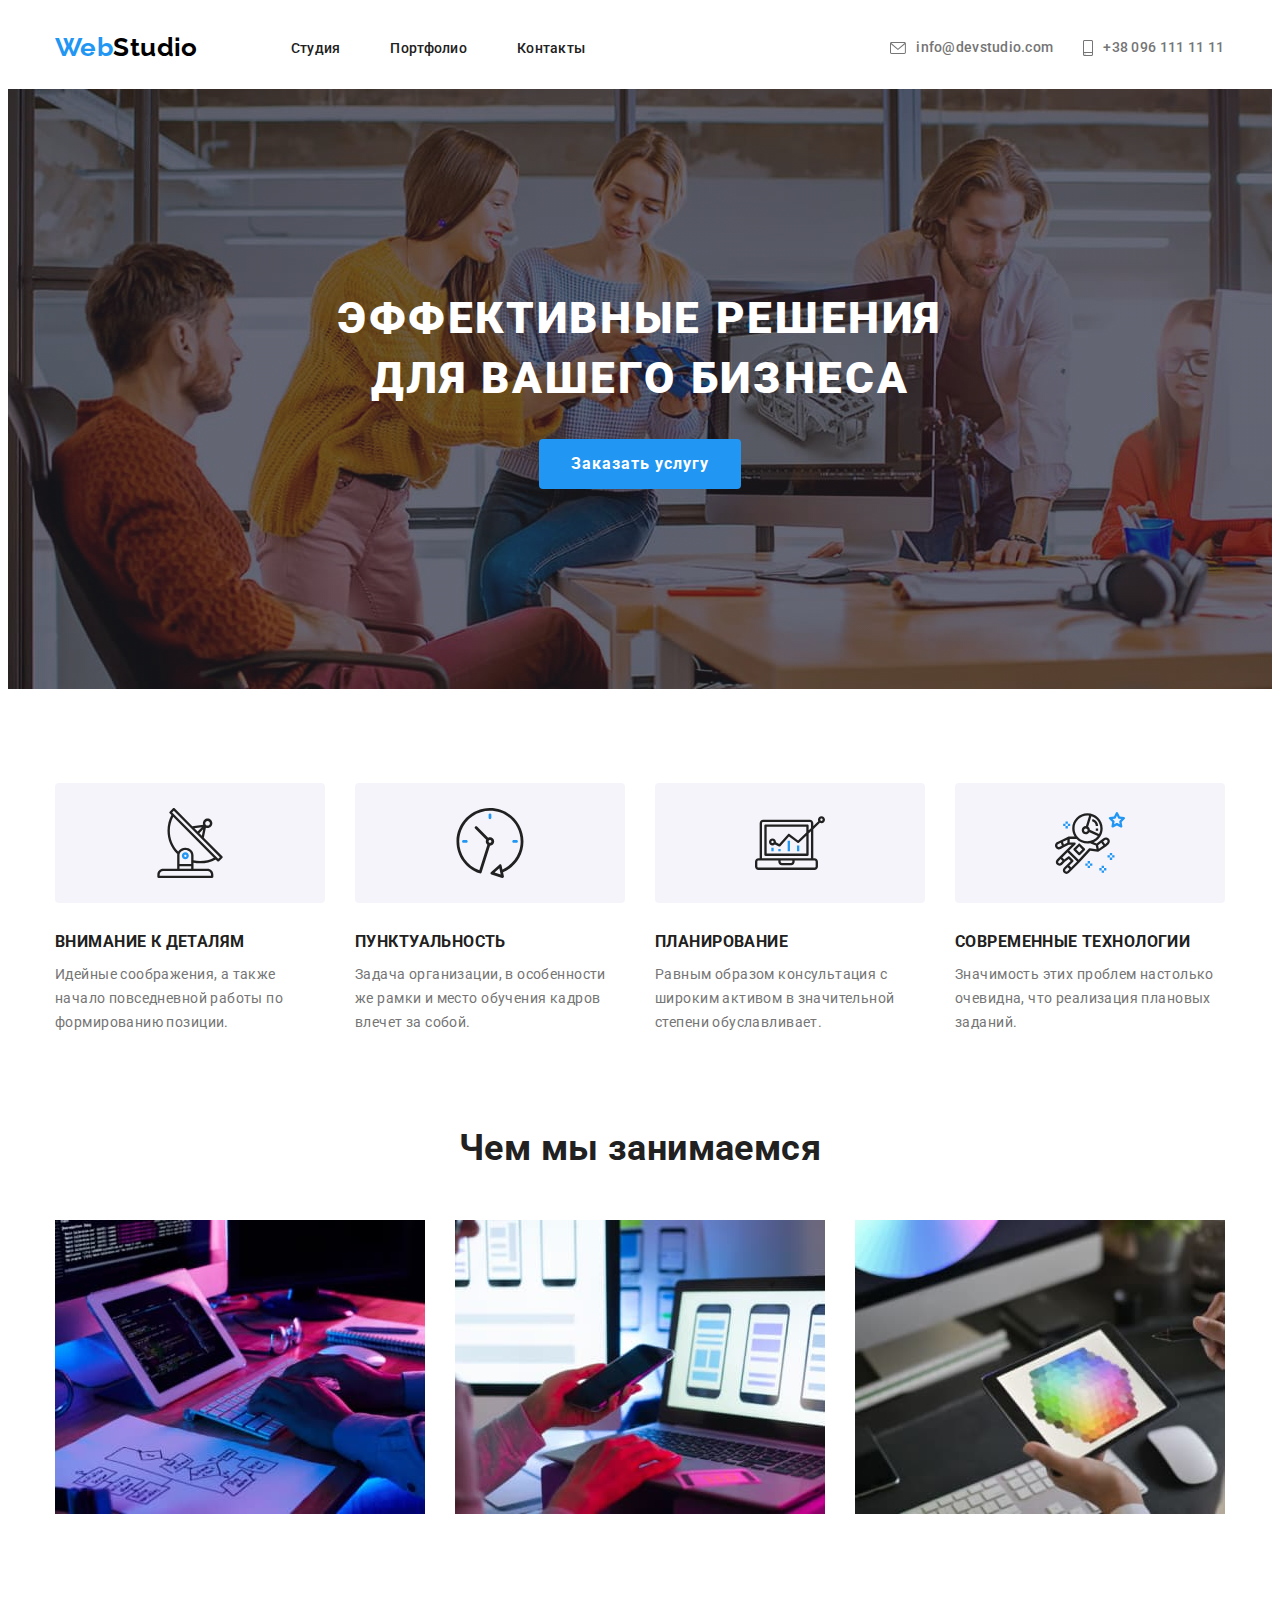
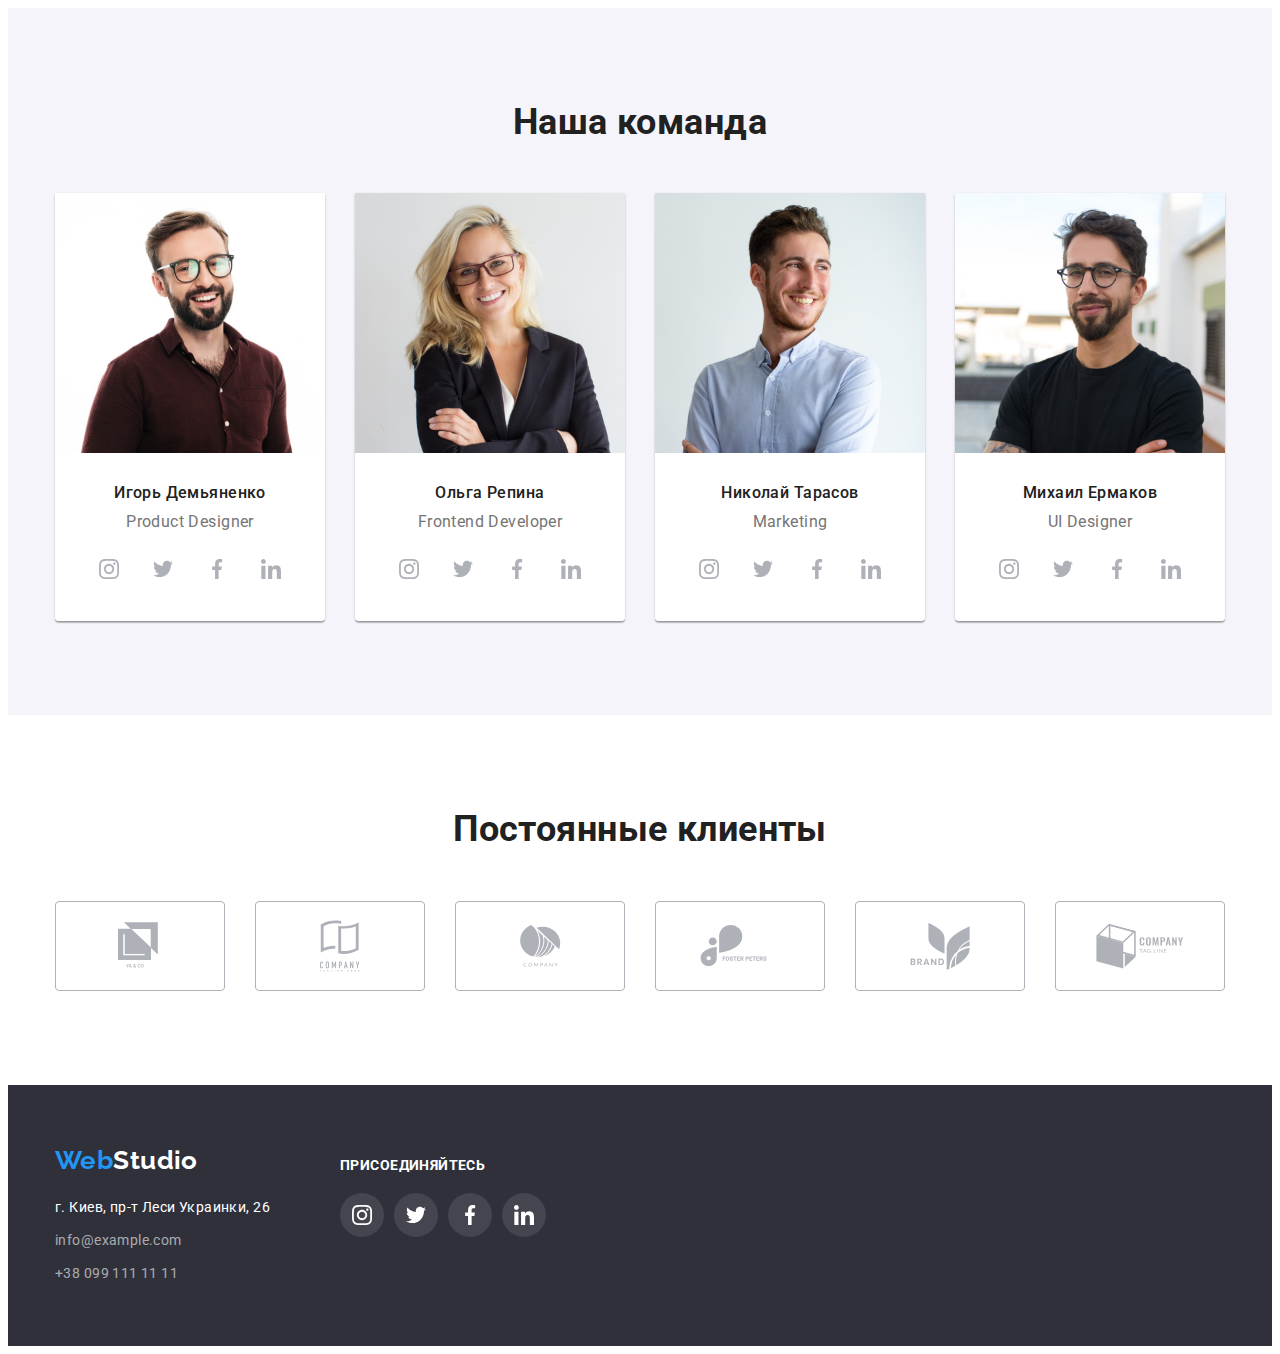
==== index.html @ c5087ade "created reposotory 5" ====
<!DOCTYPE html>
<html lang="ru">
<head>
    <link rel="stylesheet" href="https://cdnjs.cloudflare.com/ajax/libs/modern-normalize/1.0.0/modern-normalize.min.css"
      integrity="sha512-ISS7cAi1PEhQ8jnbJpJZMd29NlhNj4AWYyLOSp2CE/CsHxTCu+r+t0D2yoJudVrd0/8fTVPUVDzY5Tvli75u/g=="
      crossorigin="anonymous" />
    <meta charset="UTF-8">
    <meta name="viewport" content="width=device-width, initial-scale=1.0">
    <title>Документ</title>
    <link rel="preconnect" href="https://fonts.gstatic.com">
    <link rel="preconnect" href="https://fonts.gstatic.com">
    <link rel="preconnect" href="https://fonts.gstatic.com">
    <link href="https://fonts.googleapis.com/css2?family=Raleway:wght@700&family=Roboto:wght@400;500;700;900&display=swap"
      rel="stylesheet">
    <link rel="stylesheet" href="./css/style.css">
  </head>
<body>
   <header class="header">
    <div class="container">
    <nav class="nav">
      <a class="logo" href="./index.html"><span class="logo-part-one">Web</span><span class="logo-part-two difference">Studio</span></a>
      <ul class="site-nav">
            <li class="item"><a class="nav-link current" href="./index.html">Студия</a></li>
            <li class="item"><a class="nav-link" href="./portfolio.html">Портфолио</a></li>
            <li class="item"><a class="nav-link" href="">Контакты</a></li>
        </ul>
        </nav>
        <ul class="adress-container">
            <li class="adress"><a class="adress difference" href="mailto:info@devstudio.com"><svg class="icon-envelope" width="16" height="12"><use href="./images/icons.svg#icon-envelope"></use></svg>info@devstudio.com</a></li>
            <li class="adress"><a class="adress difference" href="tel:+380991111111"><svg class="icon-smartphone" width="10" height="16">
              <use href="./images/icons.svg#icon-smartphone"></use>
            </svg>+38 096 111 11 11</a></li>
        </ul>
        </div>
   </header> 
   <!-- Hero -->
   <main>
       <section class="hero">
        <div class="container">
           <h1 class="hero-title">Эффективные решения для вашего бизнеса</h1>
   <!-- button --> 
           <button class="button">Заказать услугу</button>
       </div>
          </section>
   <!-- Advantages -->
        <section class="advantages-section">
          <div class="container">
            <h2 class="visually-hidden"></h2>
               <ul class="advantages">
                   <li class="item">
                     <div class="advantages-icons"><svg width="70" height="70"><use href="./images/icons.svg#icon-antenna"></use></svg></div>
                    <h3 class="advantages-title">Внимание к деталям</h3>
                      <p class="advantages-text">
                        Идейные соображения, а также начало повседневной работы по формированию позиции.
                      </p>
                   </li>
                   <li class="item">
                    <div class="advantages-icons"><svg width="70" height="70">
                        <use href="./images/icons.svg#icon-clock"></use>
                      </svg></div>
                    <h3 class="advantages-title">Пунктуальность</h3>
                      <p class="advantages-text">
                        Задача организации, в особенности же рамки и место обучения кадров влечет за собой.                      
                      </p>
                   </li>
                    <li class="item">
                      <div class="advantages-icons"><svg width="70" height="70">
                          <use href="./images/icons.svg#icon-diagram"></use>
                        </svg></div>
                      <h3 class="advantages-title">Планирование</h3>
                        <p class="advantages-text">
                         Равным образом консультация с широким активом в значительной степени обуславливает.
                        </p>
                    </li>
                    <li class="item">
                      <div class="advantages-icons"><svg width="70" height="70">
                          <use href="./images/icons.svg#icon-astronaut"></use>
                        </svg></div>
                      <h3 class="advantages-title">Современные технологии</h3>
                        <p class="advantages-text">
                          Значимость этих проблем настолько очевидна, что реализация плановых заданий.
                        </p>
                    </li>
               </ul>
              </div>
        </section>
  <!-- What we do -->
        <section class="features-container">
          <div class="container">
            <h2 class="features-title">Чем мы занимаемся</h2>
             <ul class="features-list">
                 <li class="features-photos">
                     <a href="">
                     <img src="images/img.jpg"
                     alt="laptop on the desk" width="370"/>
                    </a>
                 </li>
                 <li class="features-photos">
                     <a href="">
                     <img src="images/img-2.jpg"
                     alt="a mobile phone in hand" width="370"/>
                    </a>
                 </li>
                 <li class="features-photos">
                     <a href="">
                     <img src="images/img-3.jpg"
                    alt="a tablet in hand" width="370"/>
                    </a>
                 </li>
             </ul>
            </div>
        </section>
 <!-- Our team -->
        <section class="team">
          <div class="container">
            <h2 class="team-title">Наша команда</h2>
              <ul class="team-list">
                  <li class="team-photos">
                    <a href=""><img src="images/img-4.jpg" alt="фото Игоря Демьяненко" width="270"/></a>
                       <div class="caption"><h3 class="team-names">Игорь Демьяненко</h3>
                       <p class="position">Product Designer</p>
                         <ul class="social-list">
                         <li class="social-items"><a class="social-links" href=""><svg class="icon-size"><use href="./images/icons.svg#icon-instagram"></use></svg></a></li>
                        <li class="social-items"><a class="social-links" href=""><svg class="icon-size"><use href="./images/icons.svg#icon-twitter"></use></svg></a></li>
                          <li class="social-items"><a class="social-links" href=""><svg class="icon-size"><use href="./images/icons.svg#icon-facebook"></use></svg></a></li>
                            <li class="social-items"><a class="social-links" href=""><svg class="icon-size"><use href="./images/icons.svg#icon-linkedin"></use></svg></a></li>
                         </ul>
                        </div>
                  </li>
                  <li class="team-photos">
                    <a href="">
                        <img src="images/img-5.jpg"
                       alt="фото Ольги Репиной" width="270"/>
                    </a>
                    <div class="caption">
                       <h3 class="team-names">Ольга Репина</h3>
                       <p class="position">Frontend Developer</p>
                      <ul class="social-list">
                        <li class="social-items"><a class="social-links" href=""><svg class="icon-size">
                              <use href="./images/icons.svg#icon-instagram"></use>
                            </svg></a></li>
                        <li class="social-items"><a class="social-links" href=""><svg class="icon-size">
                              <use href="./images/icons.svg#icon-twitter"></use>
                            </svg></a></li>
                        <li class="social-items"><a class="social-links" href=""><svg class="icon-size">
                              <use href="./images/icons.svg#icon-facebook"></use>
                            </svg></a></li>
                        <li class="social-items"><a class="social-links" href=""><svg class="icon-size">
                              <use href="./images/icons.svg#icon-linkedin"></use>
                            </svg></a></li>
                      </ul>
                      </div>
                  </li>
                  <li class="team-photos">
                    <a href="">
                        <img src="images/img-6.jpg"
                        alt="фото Николая Тарасова" width="270"/>
                     </a>
                     <div class="caption">
                       <h3 class="team-names">Николай Тарасов</h3>
                       <p class="position">Marketing</p>
                      <ul class="social-list">
                        <li class="social-items"><a class="social-links" href=""><svg class="icon-size">
                              <use href="./images/icons.svg#icon-instagram"></use>
                            </svg></a></li>
                        <li class="social-items"><a class="social-links" href=""><svg class="icon-size">
                              <use href="./images/icons.svg#icon-twitter"></use>
                            </svg></a></li>
                        <li class="social-items"><a class="social-links" href=""><svg class="icon-size">
                              <use href="./images/icons.svg#icon-facebook"></use>
                            </svg></a></li>
                        <li class="social-items"><a class="social-links" href=""><svg class="icon-size">
                              <use href="./images/icons.svg#icon-linkedin"></use>
                            </svg></a></li>
                      </ul>
                      </div>
                  </li>
                  <li class="team-photos">
                    <a href="">
                        <img src="images/img-7.jpg"
                        alt="фото Михаила Ермакова" width="270"/>
                    </a>
                    <div class="caption">
                        <h3 class="team-names">Михаил Ермаков</h3>
                        <p class="position">UI Designer</p>
                        <ul class="social-list">
                          <li class="social-items"><a class="social-links" href=""><svg class="icon-size">
                                <use href="./images/icons.svg#icon-instagram"></use>
                              </svg></a></li>
                          <li class="social-items"><a class="social-links" href=""><svg class="icon-size">
                                <use href="./images/icons.svg#icon-twitter"></use>
                              </svg></a></li>
                          <li class="social-items"><a class="social-links" href=""><svg class="icon-size">
                                <use href="./images/icons.svg#icon-facebook"></use>
                              </svg></a></li>
                          <li class="social-items"><a class="social-links" href=""><svg class="icon-size">
                                <use href="./images/icons.svg#icon-linkedin"></use>
                              </svg></a></li>
                        </ul>
                        </div>
                 </li>
              </ul>
              </div>
        </section>

<!-- clients section -->
<section class="clients-section">
  <div class="container">
    <h2 class="clients-title">Постоянные клиенты</h2>
    <ul class="clients-list">
      <li class="clients-item"><a class="logo-link" href="#"><svg width="44" height="49" class="logos"><use href="./images/icons.svg#icon-logo-1"></use></svg></a></li>
      <li class="clients-item"><a class="logo-link" href="#"><svg width="40" height="52" class="logos"><use href="./images/icons.svg#icon-logo-2"></use></svg></a></li>
      <li class="clients-item"><a class="logo-link" href="#"><svg width="41" height="42" class="logos"><use href="./images/icons.svg#icon-logo-3"></use></svg></a></li>
      <li class="clients-item"><a class="logo-link" href="#"><svg width="80" height="42" class="logos"><use href="./images/icons.svg#icon-logo-4"></use></svg></a></li>
      <li class="clients-item"><a class="logo-link" href="#"><svg width="60" height="47" class="logos"><use href="./images/icons.svg#icon-logo-5"></use></svg></a></li>
      <li class="clients-item"><a class="logo-link" href="#"><svg width="88" height="45" class="logos"><use href="./images/icons.svg#icon-logo-6"></use></svg></a></li>
    </ul>
  </div>
</section>
   </main>
   <footer class="footer">
   <div class="container"> 

<div class="footer-blocks">
    <div class="footer-nav">
       <ul class="footer-list">
          <li><a class="logo-footer" href="./index.html"><span class="logo-part-one-footer">Web</span><span class="logo-part-two-footer difference">Studio</span></a></li>
          <li><address class="adress-footer">г. Киев, пр-т Леси Украинки, 26</address></li>
          <li class="adress-bottom"><a class="contacts-footer difference" href="mailto:info@example.com">info@example.com</a></li>
          <li class="adress-bottom"><a class="contacts-footer difference" href="tel:+380991111111">+38 099 111 11 11</a></li>
     </ul>
    </div>

    <div class="footer-join">
      <p class="join">присоединяйтесь</p>
      <ul class="footer-links-list">
        <li class="footer-items"><a class="social-link" href=""><svg class="icons-size">
              <use href="./images/icons.svg#icon-instagram"></use>
            </svg></a></li>
        <li class="footer-items"><a class="social-link" href=""><svg class="icons-size">
              <use href="./images/icons.svg#icon-twitter"></use>
            </svg></a></li>
        <li class="footer-items"><a class="social-link" href=""><svg class="icons-size">
              <use href="./images/icons.svg#icon-facebook"></use>
            </svg></a></li>
        <li class="footer-items"><a class="social-link" href=""><svg class="icons-size">
              <use href="./images/icons.svg#icon-linkedin"></use>
            </svg></a></li>
      </ul>
    </div>
</div>

    </div>
   </footer>
</body>
</html>
---- css/style.css ----
*,
*::before,
*::after {
  box-sizing: border-box;
}

:root {
  --white-color: #ffffff;
  --title-color: #212121;
  --main-text-color: #757575;
  --accent-color: #2196f3;
  --logo-part-two-color: #000000;
  --footer-background-color: #2f303a;
  --button-background: #f5f4fa;
  --hero-background: #c4c4c4;
  --hero-gradient: rgba(47, 48, 58, 0.4);
  --social-media: #afb1b8;
  --footer-links-background: rgba(255, 255, 255, 0.1);
}

a {
  text-decoration: none;
  color: inherit;
}

ul {
  list-style: none;
  margin: 0px;
  padding: 0px;
}

body {
  font-family: "Roboto", sans-serif;
  font-weight: 400;
  font-size: 14px;
  letter-spacing: 0.03em;
  background-color: var(--white-color);
  color: var(--title-color);
}

img {
  display: block;
  max-width: 100%;
  height: auto;
}

.container {
  width: 1200px;
  margin-left: auto;
  margin-right: auto;
  padding-left: 15px;
  padding-right: 15px;
}

.header > .container {
  display: flex;
  align-items: center;
}

/* logo */

.logo {
  margin: 24px 93px 25px 0px;
  border: 0px;
}

.logo-part-one,
.logo-part-one-footer,
.logo-part-two {
  font-family: "Raleway", sans-serif;
  font-weight: 700;
  font-size: 26px;
  line-height: 1.19;
  color: var(--accent-color);
}

.logo-part-two.difference {
  color: var(--logo-part-two-color);
}

/* nav */

.nav {
  display: inline-block;
  display: flex;
  padding: 0px;
}
.site-nav {
  display: inline-block;
  display: flex;
  margin: 32px 305px 32px 0px;
  padding: 0px;
  border: 0px;
}

.site-nav > .item:not(:last-child) {
  margin-right: 50px;
}

.adress-container {
  display: flex;
  justify-content: center;
  align-items: center;
  margin: 32px 0px 32px 0px;
  padding: 0px;
}

.icon-envelope,
.icon-smartphone {
  margin: 0px 10px 0px 0px;
  fill: currentColor;
}

.adress {
  display: flex;
  align-items: center;
}

.adress-container > .adress:not(:last-child) {
  margin-right: 30px;
  padding: 0px;
}

/* .site-nav .nav-link.current {
  color: var(--title-color);
} */
/* добавляет ченый ховер и фокус если находишся на этой странице */

.nav-link,
.adress {
  font-weight: 500;
  line-height: 1.14;
  letter-spacing: 0.02em;
  color: var(--title-color);
}

.nav-link:hover,
.nav-link:focus {
  color: var(--accent-color);
}

.adress.difference {
  color: var(--main-text-color);
}
.adress:hover,
.adress:focus {
  color: var(--accent-color);
}
/* hero */

.hero {
  padding-top: 200px;
  padding-bottom: 200px;
  max-width: 1600px;
  height: 600px;
  margin-left: auto;
  margin-right: auto;
  background-color: var(--hero-background);
  background-image: linear-gradient(
      to right,
      var(--hero-gradient),
      var(--hero-gradient)
    ),
    url(../images/hero.jpg);
  background-repeat: no-repeat;
  background-position: cover;
}

.hero-title {
  margin-top: 0px;
  margin-bottom: 30px;
  margin-left: 250px;
  margin-right: 250px;

  font-weight: 900;
  font-size: 44px;
  line-height: 1.36;
  text-align: center;
  letter-spacing: 0.06em;
  text-transform: uppercase;
  color: var(--white-color);
}

/* button */

.button {
  display: inline-block;
  display: flex;
  padding: 10px 32px;
  border: none;
  border-radius: 4px;
  margin-left: auto;
  margin-right: auto;
  margin-top: 0px;
  font: inherit;
  cursor: pointer;

  font-weight: 700;
  font-size: 16px;
  line-height: 1.88;
  align-items: center;
  text-align: center;
  letter-spacing: 0.06em;
  color: var(--white-color);
  background-color: var(--accent-color);
}

/* advantages */

.advantages-section {
  padding: 94px 0px 94px;
}

.visually-hidden {
  position: absolute;
  clip: rect (0 0 0 0);
  width: 1px;
  height: 1px;
  margin: -1px;
}

.advantages {
  display: inline-block;
  display: flex;
  padding: 0px;
}

.advantages > .item:not(:last-child) {
  margin-right: 30px;
}

.advantages-icons {
  display: inline-block;
  width: 270px;
  height: 120px;
  background-color: var(--button-background);
  margin-bottom: 30px;
  padding: 25px 100px;
  border-radius: 4px;
}

.advantages-title {
  padding: 0px;
  margin-top: 0px;
  margin-bottom: 10px;
  font-weight: 700;
  line-height: 1.14;
  text-transform: uppercase;
}

.advantages-text {
  padding: 0px;
  margin-top: 0px;
  margin-bottom: 0px;
  line-height: 1.72;
  color: var(--main-text-color);
}

/* what we do */
.features-container {
  padding-bottom: 94px;
}

.features-title {
  margin: 0px 0px 50px;
}

.features-list {
  display: inline-block;
  display: flex;
  margin-left: 0px;
  margin-right: 0px;
  padding-bottom: 0px;
}

.features-list > .features-photos:not(:last-child) {
  margin-right: 30px;
}

.features-title,
.team-title,
.clients-title {
  font-weight: 700;
  font-size: 36px;
  line-height: 1.16;
  text-align: center;
}

/* team */
.team {
  padding-top: 94px;
  padding-bottom: 94px;
  background-color: var(--button-background);
}

.team-title {
  margin-top: 0px;
  margin-bottom: 50px;
}

.team-list {
  display: inline-block;
  display: flex;
}

.team-photos {
  box-shadow: 0px 1px 3px rgba(0, 0, 0, 0.12), 0px 1px 1px rgba(0, 0, 0, 0.14),
    0px 2px 1px rgba(0, 0, 0, 0.2);
  border-radius: 0px 0px 4px 4px;
}

.caption {
  width: 270px;
  background-color: var(--white-color);
  margin: 0px;
  padding-top: 30px;
  padding-bottom: 30px;
  border: none;
  border-radius: 0px 0px 4px 4px;
}

.team-list > .team-photos:not(:first-child) {
  margin-left: 30px;
}

.team-names {
  text-align: center;
  margin: 0px 0px 10px 0px;
  font-weight: 500;
  font-size: 16px;
  line-height: 1.19;
}

.position {
  margin: 0px;
  font-size: 16px;
  line-height: 1.19;
  text-align: center;
  color: var(--main-text-color);
}

/* social links */
.social-list {
  display: flex;
  justify-content: center;
  align-items: center;
  margin: 16px 32px 0px;
}

.social-list > .social-items:not(:last-child) {
  margin-right: 10px;
}

.social-links {
  display: inline-flex;
  justify-content: center;
  align-items: center;
  width: 44px;
  height: 44px;
  border-radius: 50%;
  color: var(--social-media);
}

.icon-size {
  width: 20px;
  height: 20px;
  fill: currentColor;
}

.social-links:hover,
.social-links:focus {
  background-color: var(--accent-color);
  color: var(--white-color);
}

/* clients */
.clients-section {
  padding: 94px 0px;
}

.clients-title {
  margin: 0px 0px 50px;
}

.clients-list {
  display: flex;
}

.clients-list > .clients-item:not(:last-child) {
  margin-right: 30px;
}

.logo-link {
  display: block;
  display: inline-flex;
  justify-content: center;
  align-items: center;
  width: 170px;
  height: 90px;
  border: 1px solid var(--social-media);
  /* box-sizing: border-box; */
  border-radius: 4px;
  background-color: var(--white-color);
  color: var(--social-media);
}

.logos {
  fill: currentColor;
}

.clients-item > .logo-link:hover,
.clients-item > .logo-link:focus {
  border-color: var(--accent-color);
  color: var(--accent-color);
}

/* footer */

.footer-blocks {
  display: flex;
  align-items: flex-start;
}

.footer {
  padding-top: 60px;
  padding-bottom: 60px;
  background-color: var(--footer-background-color);
}

.logo-footer {
  margin: 60px 0px 0px 0px;
  padding: 0px;
}

.logo-part-one-footer,
.logo-part-two-footer {
  font-family: "Raleway", sans-serif;
  font-weight: 700;
  font-size: 26px;
  line-height: 1.19;
  color: var(--accent-color);
}

.logo-part-two-footer.difference {
  color: var(--white-color);
}

.footer-nav {
  display: flex;
  padding: 0px;
  margin-right: 0;
}

.adress-footer {
  margin: 20px 0px 9px 0px;
  padding: 0px;
}

.adress-footer,
.contacts-footer {
  line-height: 1.71;
  font-style: inherit;
  color: var(--white-color);
}

.adress-bottom {
  margin: 0px 0px 9px 0px;
  padding: 0px;
}

.adress-bottom:last-child {
  margin-bottom: 0px;
}

.contacts-footer.difference {
  color: rgba(255, 255, 255, 0.6);
}

/* footer links */

.footer-join {
  display: inline-block;
  margin: 0px 0px 0px 70px;
}

.join {
  display: inline-block;
  display: flex;
  font-family: inherit;
  font-weight: 700;
  line-height: 16px;
  text-transform: uppercase;
  margin: 12px 0px 20px 0px;
  padding: 0px;
  color: var(--white-color);
}

.footer-links-list {
  display: flex;
  justify-content: center;
}

.footer-links-list > .footer-items:not(:last-child) {
  margin-right: 10px;
}

.social-link {
  display: inline-flex;
  justify-content: center;
  align-items: center;
  width: 44px;
  height: 44px;
  border-radius: 50%;
  background-color: rgba(255, 255, 255, 0.1);
  color: var(--white-color);
}

.icons-size {
  width: 20px;
  height: 20px;
  fill: currentColor;
}

.social-link:hover,
.social-link:focus {
  background-color: var(--accent-color);
}

/* portfolio page */

.header-portfolio {
  border-bottom: 1px solid;
  color: #ececec;
}

.portfolio-section {
  padding-top: 94px;
  padding-bottom: 94px;
}

.buttons-container {
  display: flex;
}

.buttons > .item:not(:last-child) {
  margin-right: 8px;
}

.buttons {
  display: inline-block;
  display: flex;
  margin: 0px;
  margin-left: auto;
  margin-right: auto;
  padding: 0px;
}

.button-portfolio {
  border: 1px solid transparent;
  border-radius: 4px;
  cursor: pointer;
  padding: 6px 22px;

  font-weight: 500;
  font-size: 16px;
  line-height: 1.7;
  text-align: center;
  background-color: var(--button-background);
}
.button-portfolio:hover,
.button-portfolio:focus {
  background-color: var(--accent-color);
  color: var(--white-color);
  box-shadow: 0px 3px 1px rgba(0, 0, 0, 0.1), 0px 1px 2px rgba(0, 0, 0, 0.08),
    0px 2px 2px rgba(0, 0, 0, 0.12);
}
/* portfolio photos */

.portfolio-photos {
  display: flex;
  flex-wrap: wrap;
  margin-top: 56px;
}

.portfolio-list {
  margin-left: 30px;
  margin-right: 0px;
}

.portfolio-link:focus,
.portfolio-list:hover {
  filter: drop-shadow(0px 4px 4px rgba(0, 0, 0, 0.25));
}

.portfolio-photos > .portfolio-list:nth-child(3n + 1) {
  margin-left: 0px;
}

.portfolio-photos > .portfolio-list:nth-child(n + 4) {
  margin-top: 30px;
}

.fortfolio-set {
  width: 370px;
  background-color: var(--white-color);
  margin: 0px;
  padding: 20px 0px 20px 24px;
  background: #ffffff;
  border: 1px solid #eeeeee;
  border-top: none;
  box-sizing: border-box;
}

.portfolio-title {
  margin: 0px 0px 2px 0px;
  font-weight: 700;
  font-size: 18px;
  line-height: 2;
  letter-spacing: 0.06em;
}

.portfolio-text {
  margin: 0px;
  font-size: 16px;
  line-height: 1.9;
  color: var(--main-text-color);
}
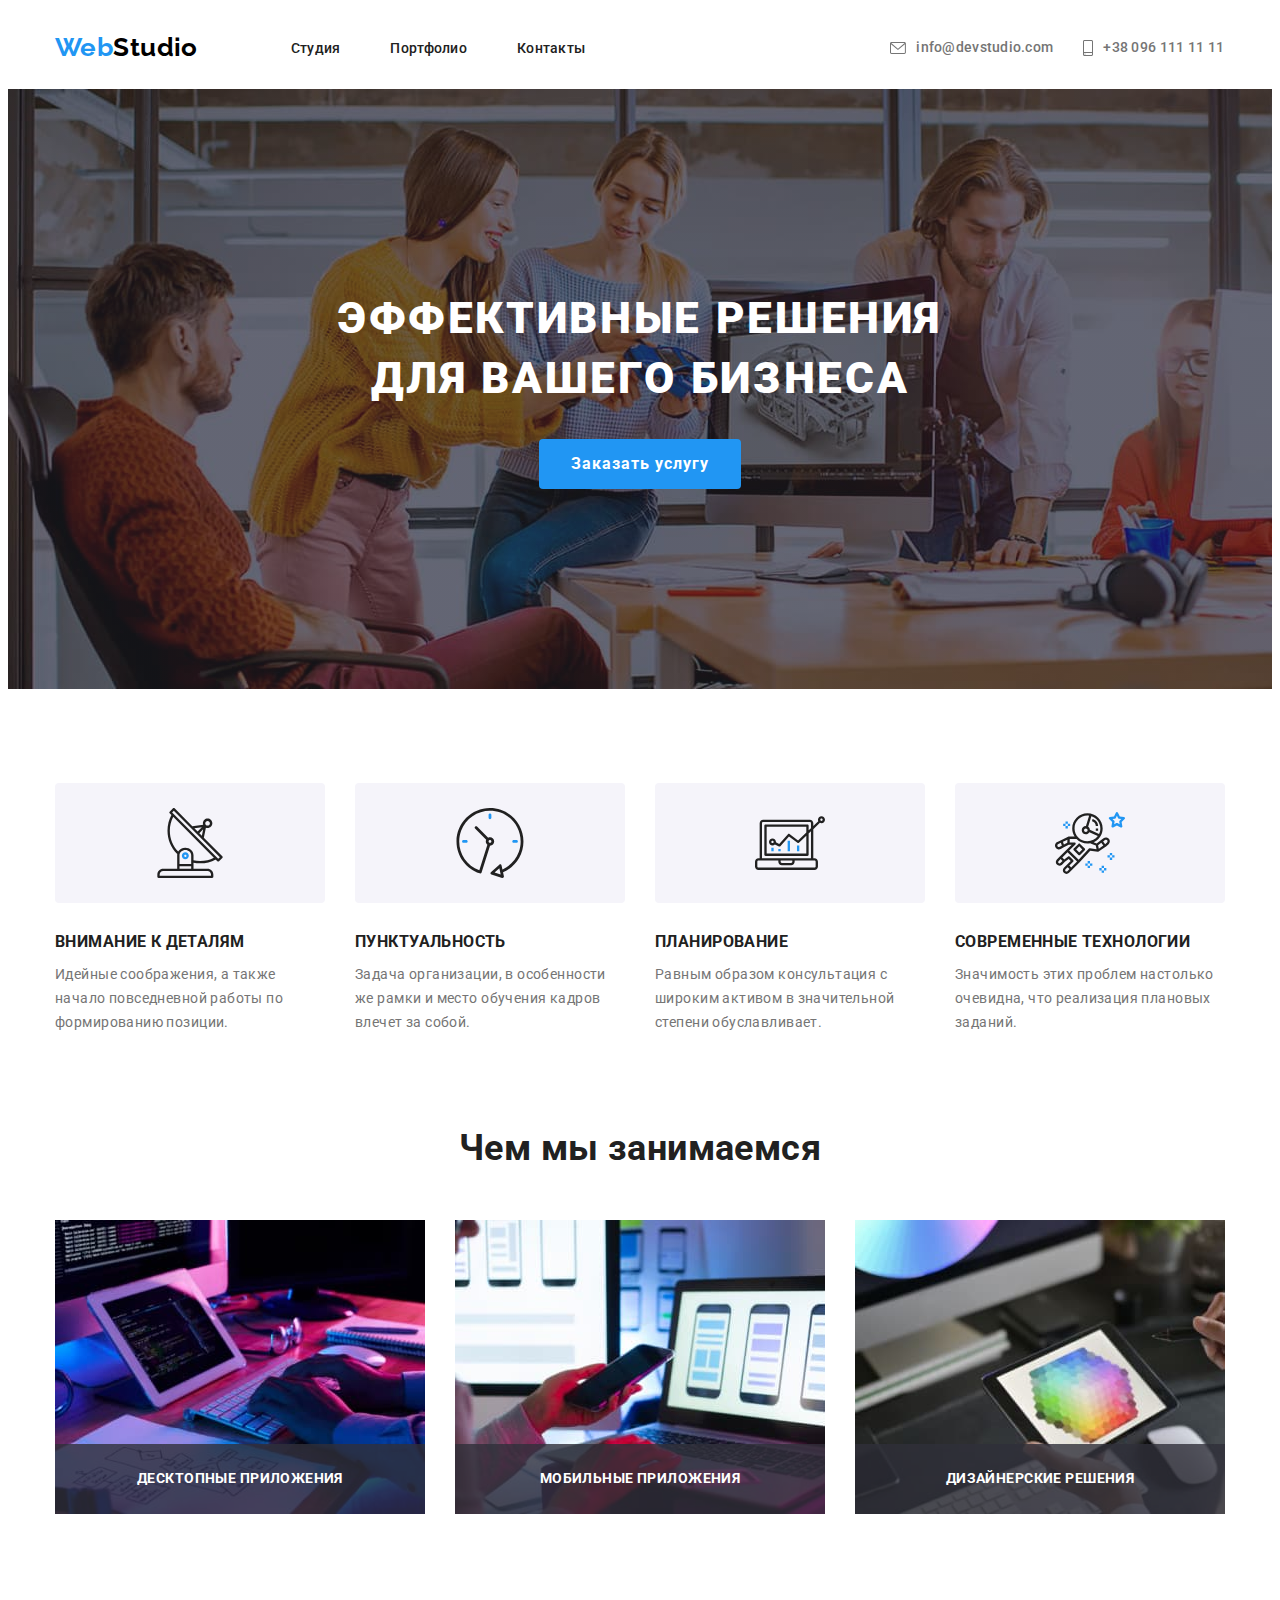
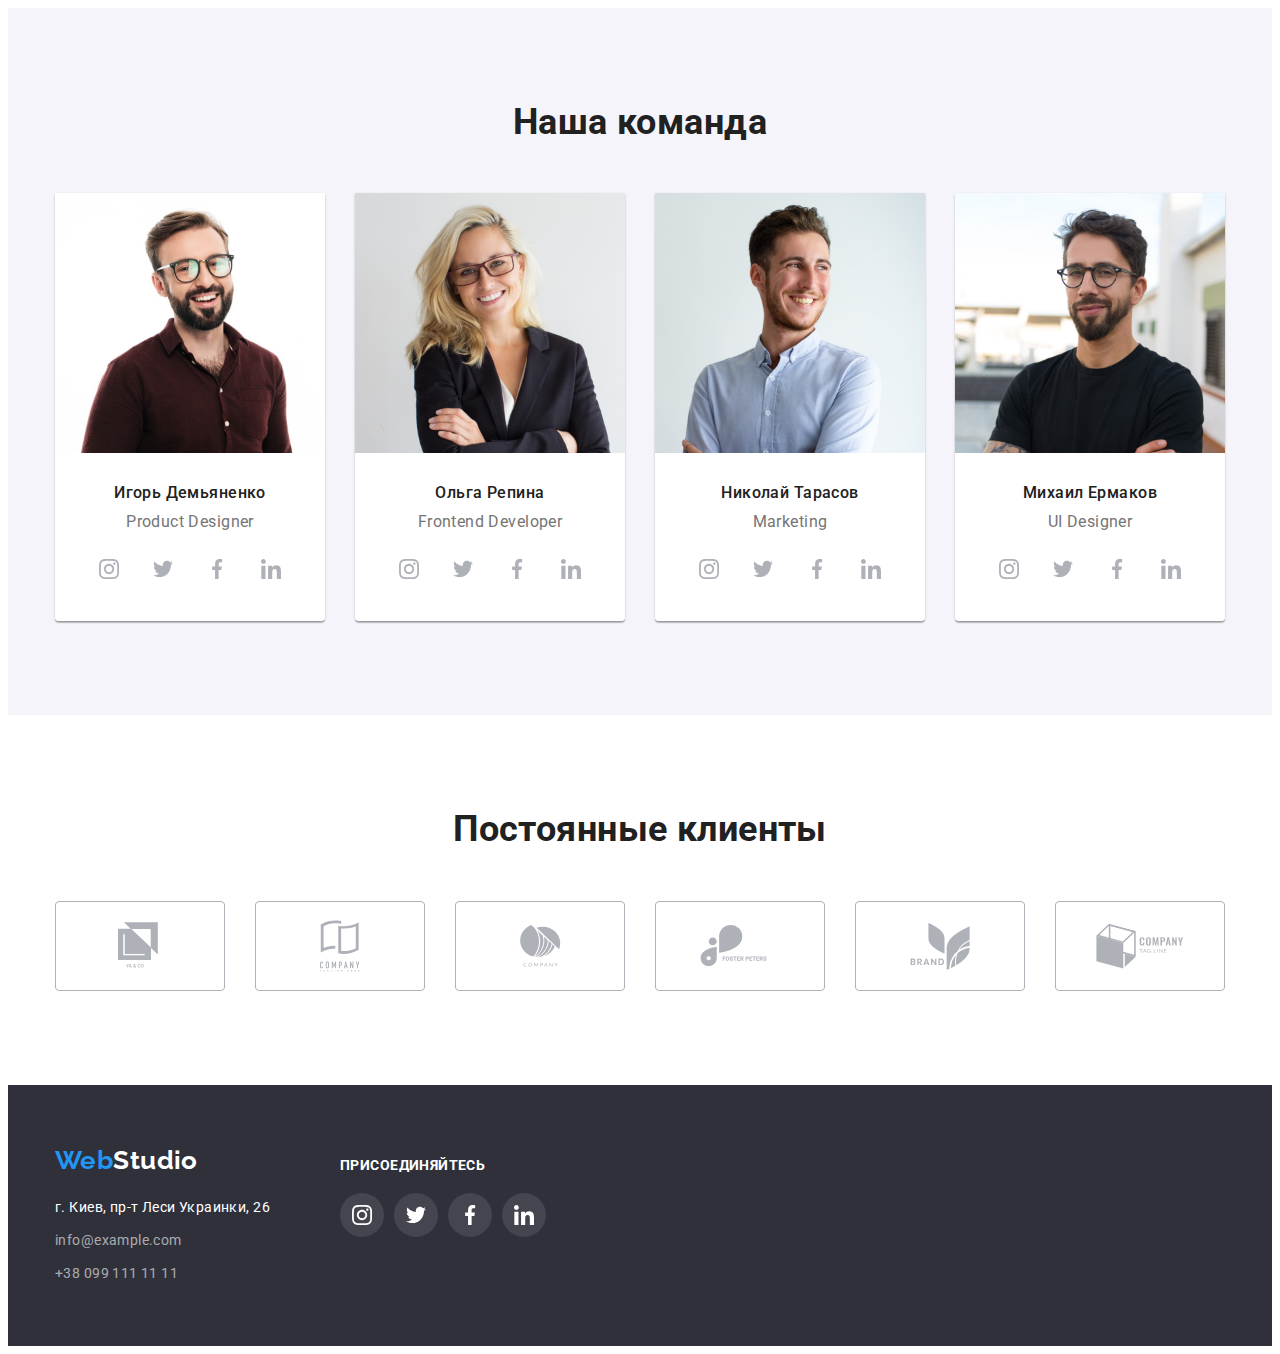
==== commit 652ba8b6: "added overlay to 'what we do' section" ====
--- a/index.html
+++ b/index.html
@@ -91,20 +91,30 @@
              <ul class="features-list">
                  <li class="features-photos">
                      <a href="">
+                     <div class="features-overlay">
                      <img src="images/img.jpg"
                      alt="laptop on the desk" width="370"/>
+                    <p class="features-info">Десктопные приложения</p>
+                    </div>
                     </a>
                  </li>
                  <li class="features-photos">
                      <a href="">
+                      <div class="features-overlay">
                      <img src="images/img-2.jpg"
                      alt="a mobile phone in hand" width="370"/>
-                    </a>
+                    <p class="features-info">Мобильные приложения</p>
+                    </div>
+                    </a>
+                
                  </li>
                  <li class="features-photos">
                      <a href="">
+                      <div class="features-overlay">
                      <img src="images/img-3.jpg"
                     alt="a tablet in hand" width="370"/>
+                    <p class="features-info">Дизайнерские решения</p>
+                    </div>
                     </a>
                  </li>
              </ul>
--- a/css/style.css
+++ b/css/style.css
@@ -286,6 +286,31 @@
   text-align: center;
 }
 
+.features-overlay {
+  position: relative;
+}
+
+.features-overlay > .features-info {
+  position: absolute;
+  width: 100%;
+  height: 70px;
+  bottom: 0;
+  left: 0;
+  background-color: rgba(47, 48, 58, 0.8);
+}
+
+.features-info {
+  margin: 0;
+  padding-top: 27px;
+  padding-bottom: 27px;
+  align-items: center;
+  font-weight: bold;
+  line-height: 1.14;
+  text-align: center;
+  text-transform: uppercase;
+  color: var(--white-color);
+}
+
 /* team */
 .team {
   padding-top: 94px;
@@ -625,3 +650,36 @@
   line-height: 1.9;
   color: var(--main-text-color);
 }
+
+.portfolio-info {
+  position: relative;
+  overflow: hidden;
+}
+
+.portfolio-overlay {
+  position: absolute;
+  top: 0;
+  left: 0;
+  width: 100%;
+  height: 100%;
+  background-color: rgba(33, 150, 243, 0.9);
+  transform: translateX(-100%);
+  transition: transform 250ms ease;
+}
+
+.portfolio-list:hover .portfolio-overlay {
+  transform: translatex(0);
+}
+
+.portfolio-link:focus .portfolio-overlay {
+  transform: translatex(0);
+}
+
+.portfolio-overlay > p {
+  font-family: inherit;
+  font-size: 18px;
+  line-height: 1.55;
+  color: var(--white-color);
+  padding: 63px 24px;
+  margin: 0;
+}
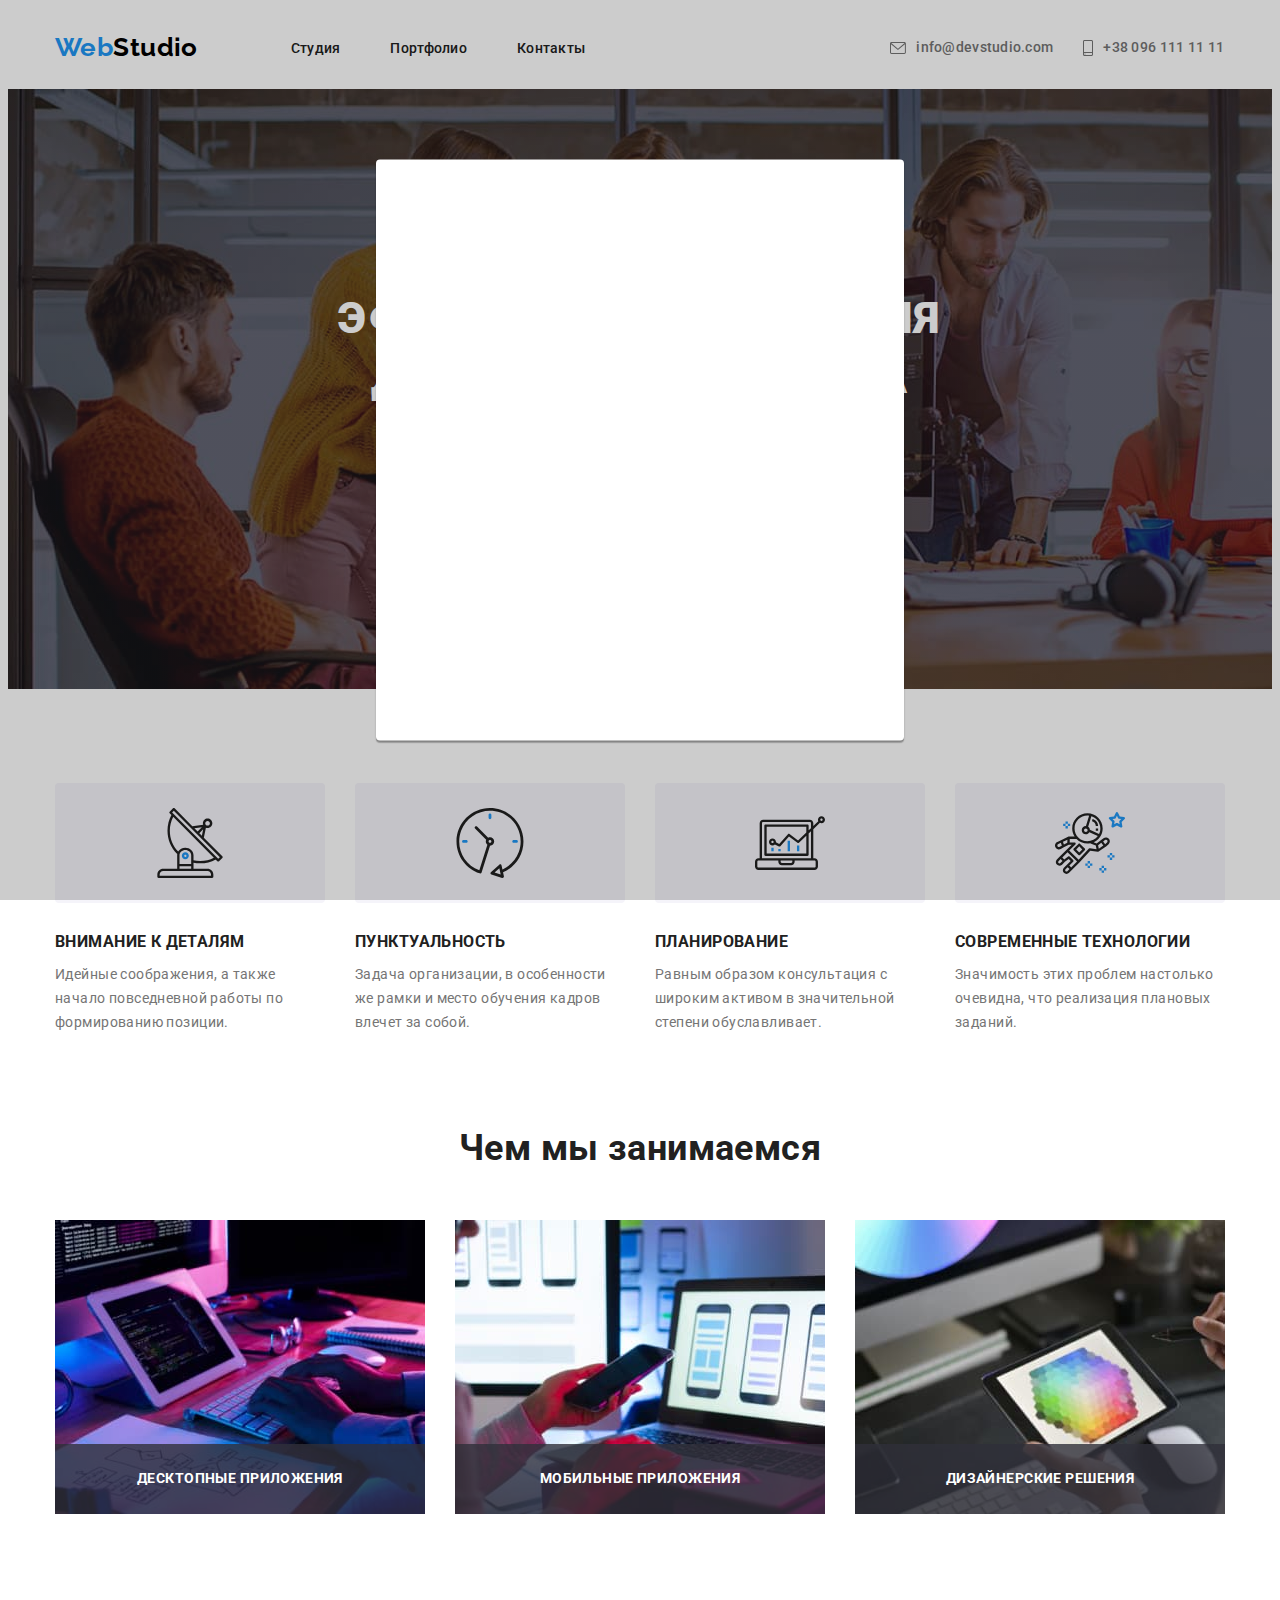
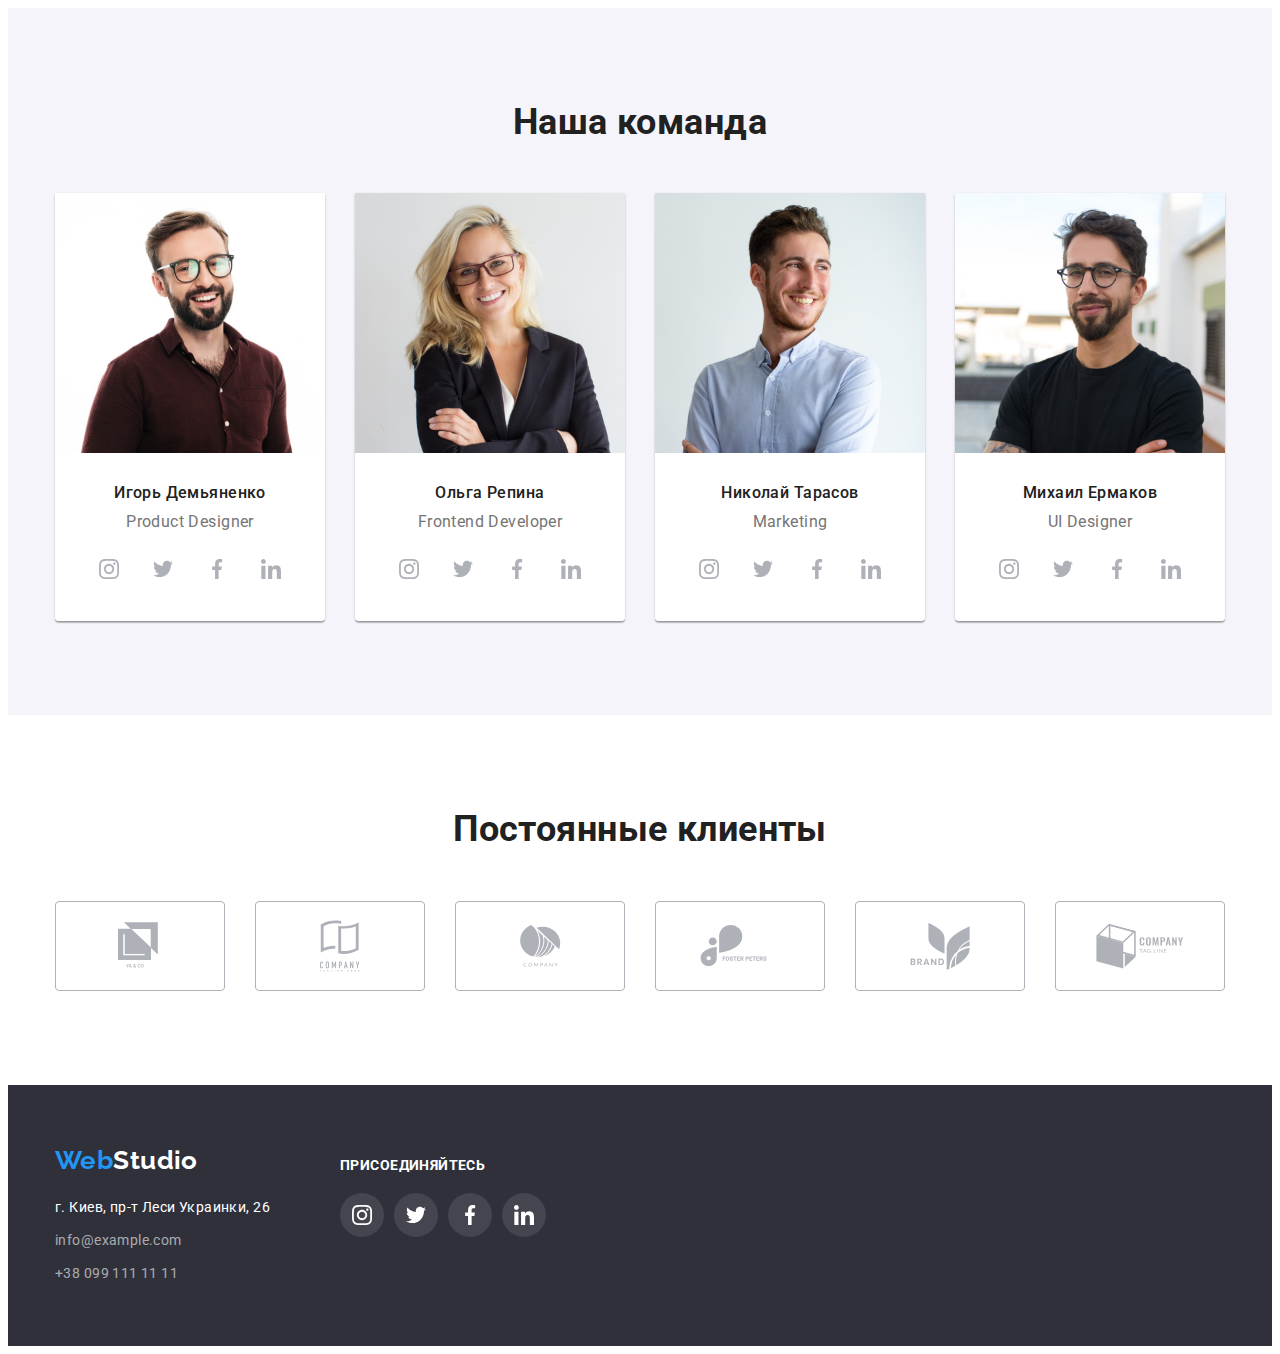
==== commit 7b459a87: "added modal window" ====
--- a/index.html
+++ b/index.html
@@ -240,7 +240,6 @@
           <li class="adress-bottom"><a class="contacts-footer difference" href="tel:+380991111111">+38 099 111 11 11</a></li>
      </ul>
     </div>
-
     <div class="footer-join">
       <p class="join">присоединяйтесь</p>
       <ul class="footer-links-list">
@@ -259,8 +258,10 @@
       </ul>
     </div>
 </div>
-
     </div>
    </footer>
+<!-- modal window -->
+<div class="backdrop"><div class="modal"></div></div>
+
 </body>
 </html>--- a/css/style.css
+++ b/css/style.css
@@ -668,11 +668,11 @@
 }
 
 .portfolio-list:hover .portfolio-overlay {
-  transform: translatex(0);
+  transform: translateX(0);
 }
 
 .portfolio-link:focus .portfolio-overlay {
-  transform: translatex(0);
+  transform: translateX(0);
 }
 
 .portfolio-overlay > p {
@@ -683,3 +683,26 @@
   padding: 63px 24px;
   margin: 0;
 }
+
+/* modal window */
+.backdrop {
+  position: fixed;
+  top: 0;
+  left: 0;
+  width: 100%;
+  height: 100%;
+  background-color: rgba(0, 0, 0, 0.2);
+}
+
+.modal {
+  position: absolute;
+  top: 50%;
+  left: 50%;
+  transform: translate(-50%, -50%);
+  min-width: 528px;
+  min-height: 581px;
+  background-color: var(--white-color);
+  border-radius: 4px;
+  box-shadow: 0px 1px 3px rgba(0, 0, 0, 0.12), 0px 1px 1px rgba(0, 0, 0, 0.14),
+    0px 2px 1px rgba(0, 0, 0, 0.2);
+}
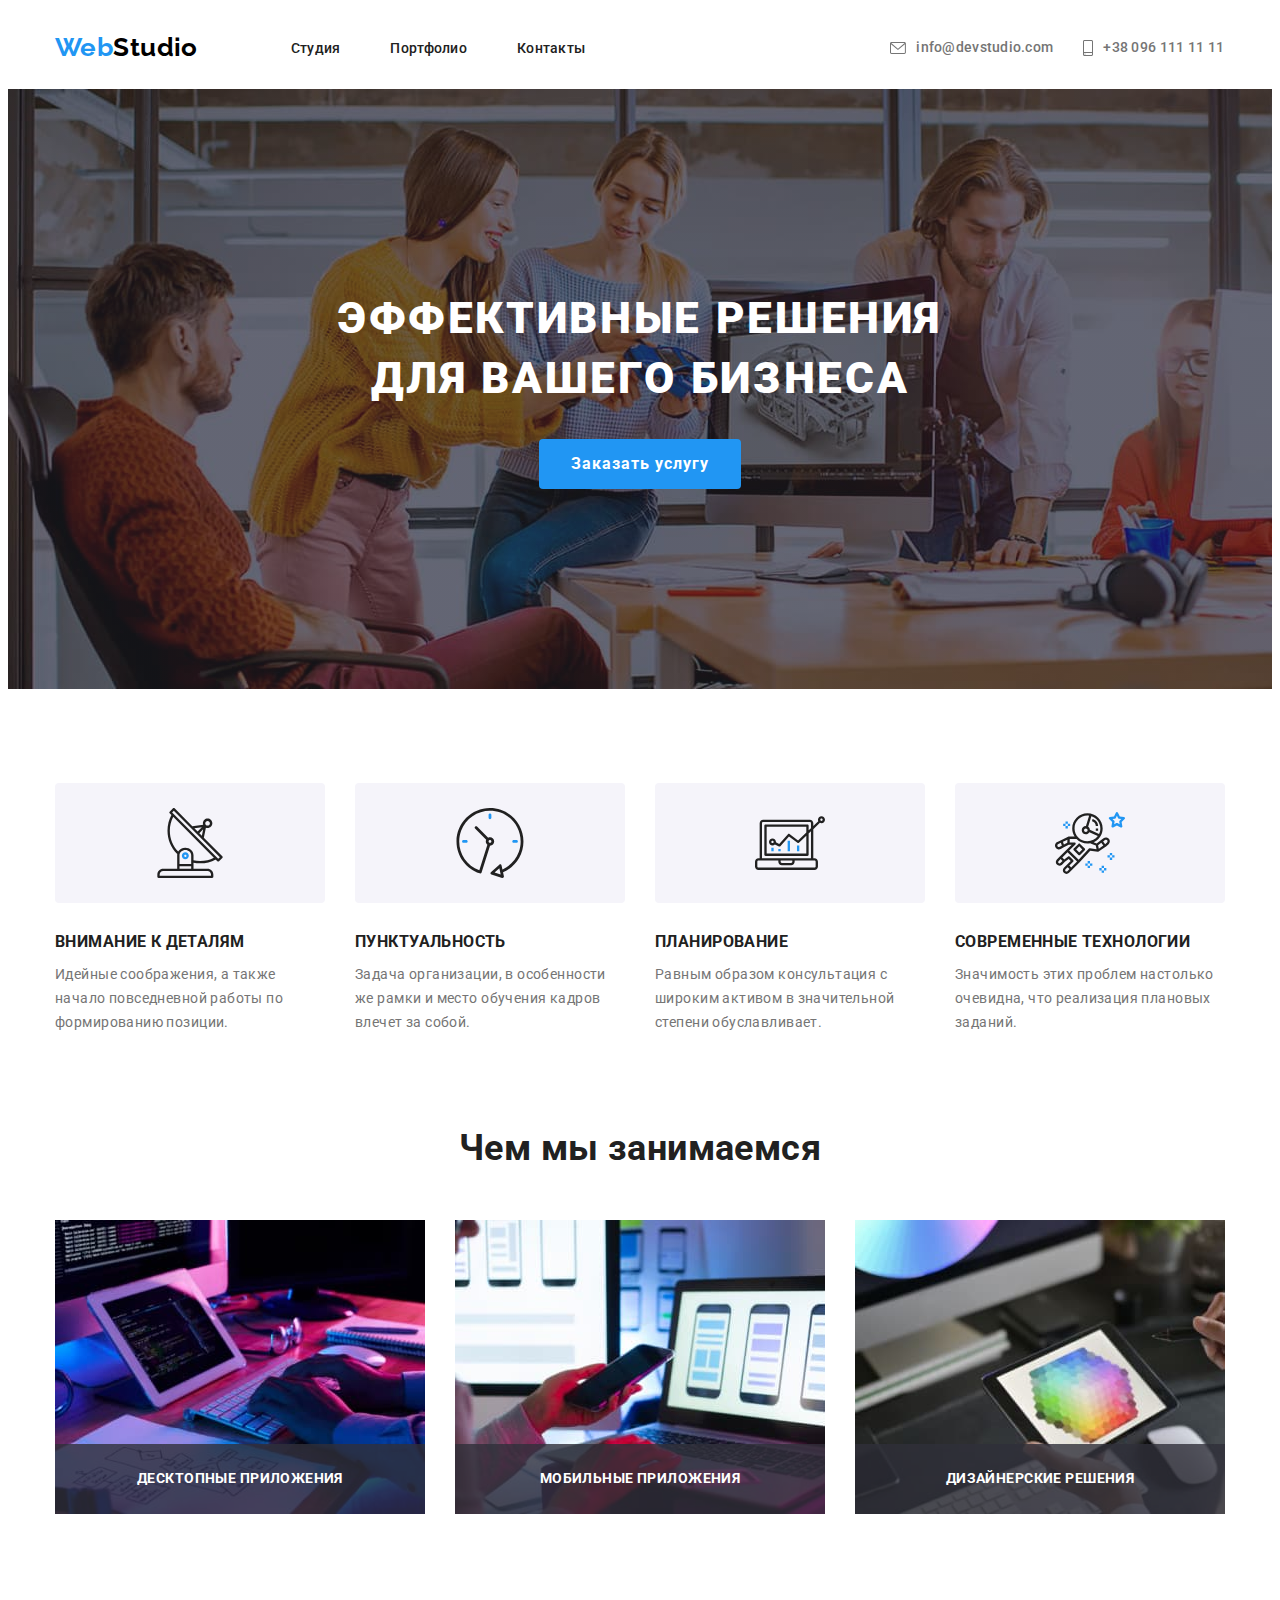
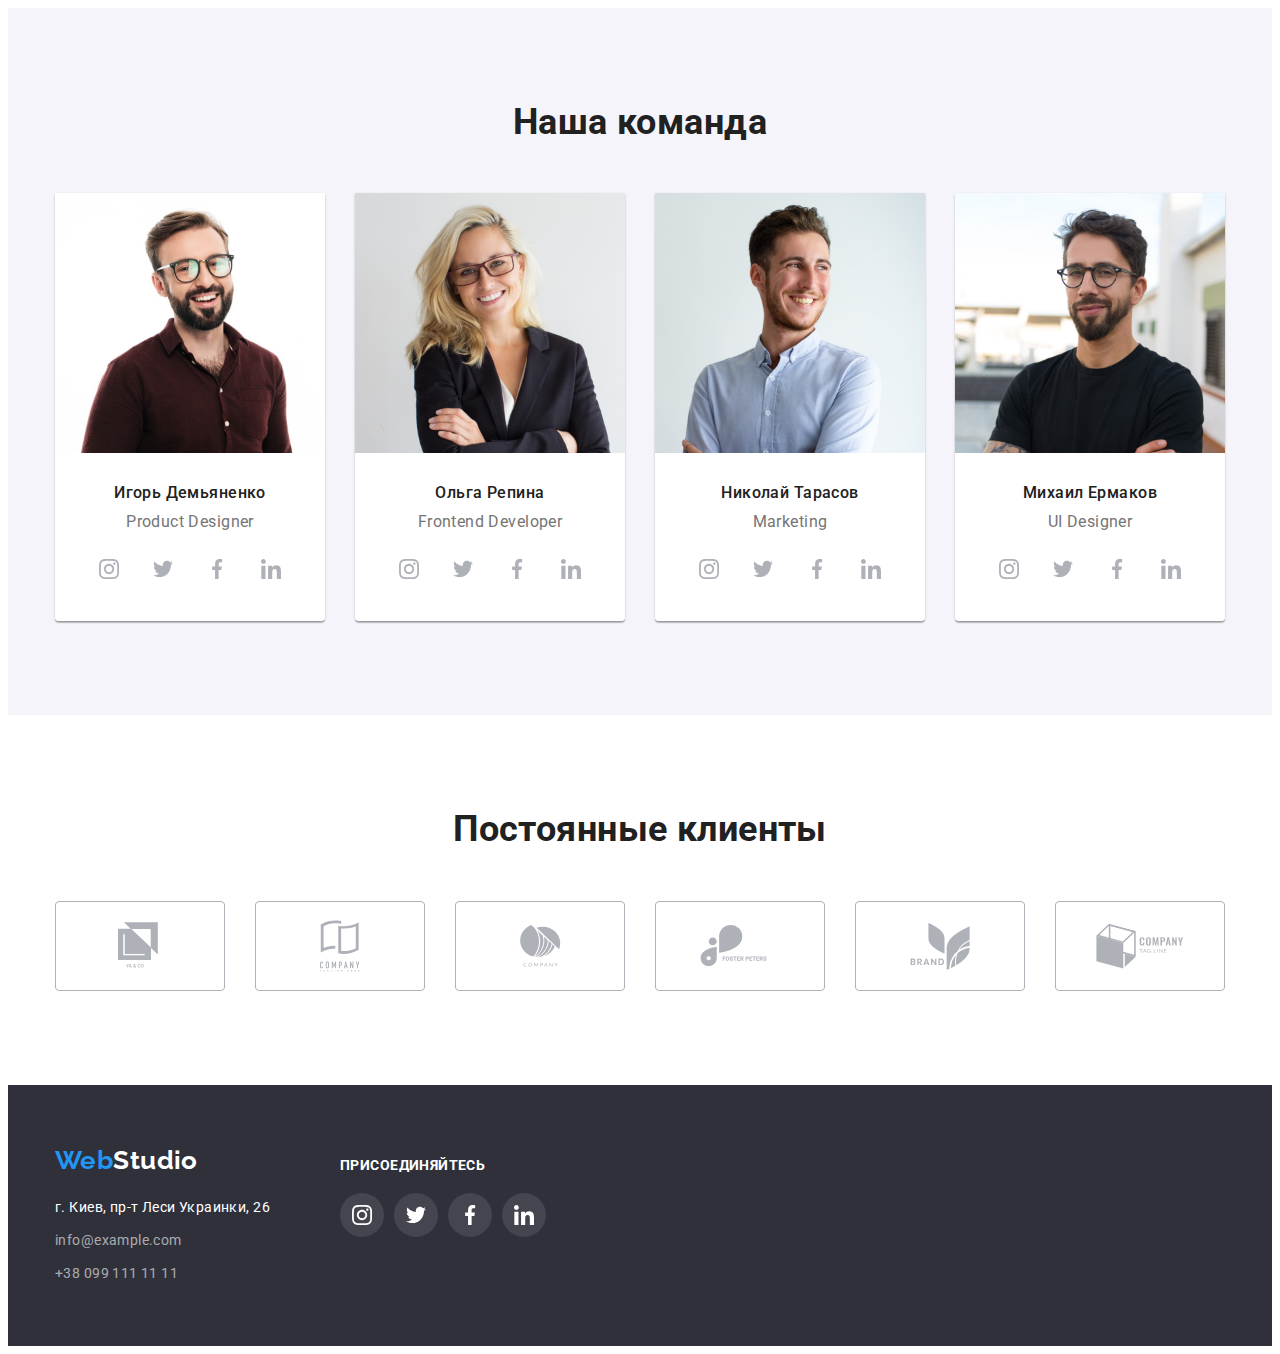
==== commit 8629926b: "added modal.js" ====
--- a/index.html
+++ b/index.html
@@ -39,7 +39,7 @@
         <div class="container">
            <h1 class="hero-title">Эффективные решения для вашего бизнеса</h1>
    <!-- button --> 
-           <button class="button">Заказать услугу</button>
+           <button class="button" data-modal-open>Заказать услугу</button>
        </div>
           </section>
    <!-- Advantages -->
@@ -261,7 +261,11 @@
     </div>
    </footer>
 <!-- modal window -->
-<div class="backdrop"><div class="modal"></div></div>
-
+<div class="backdrop is-hidden" data-modal>
+  <div class="modal">
+    <button class="modal-button" data-modal-close>X</button>
+  </div>
+</div>
+<script src="./js/modal.js"></script>
 </body>
 </html>--- a/css/style.css
+++ b/css/style.css
@@ -663,16 +663,16 @@
   width: 100%;
   height: 100%;
   background-color: rgba(33, 150, 243, 0.9);
-  transform: translateX(-100%);
-  transition: transform 250ms ease;
+  transform: translateY(100%);
+  transition: transform 250ms cubic-bezier(0.4, 0, 0.2, 1);
 }
 
 .portfolio-list:hover .portfolio-overlay {
-  transform: translateX(0);
+  transform: translateY(0);
 }
 
 .portfolio-link:focus .portfolio-overlay {
-  transform: translateX(0);
+  transform: translateY(0);
 }
 
 .portfolio-overlay > p {
@@ -692,6 +692,11 @@
   width: 100%;
   height: 100%;
   background-color: rgba(0, 0, 0, 0.2);
+}
+
+.backdrop.is-hidden {
+  opacity: 0;
+  pointer-events: none;
 }
 
 .modal {
@@ -706,3 +711,16 @@
   box-shadow: 0px 1px 3px rgba(0, 0, 0, 0.12), 0px 1px 1px rgba(0, 0, 0, 0.14),
     0px 2px 1px rgba(0, 0, 0, 0.2);
 }
+
+.modal-button {
+  position: absolute;
+  margin: 0;
+  padding: 0;
+  width: 30px;
+  height: 30px;
+  right: 8px;
+  top: 8px;
+  border: 1px solid rgba(0, 0, 0, 0.1);
+  background-color: var(--white-color);
+  border-radius: 50%;
+}
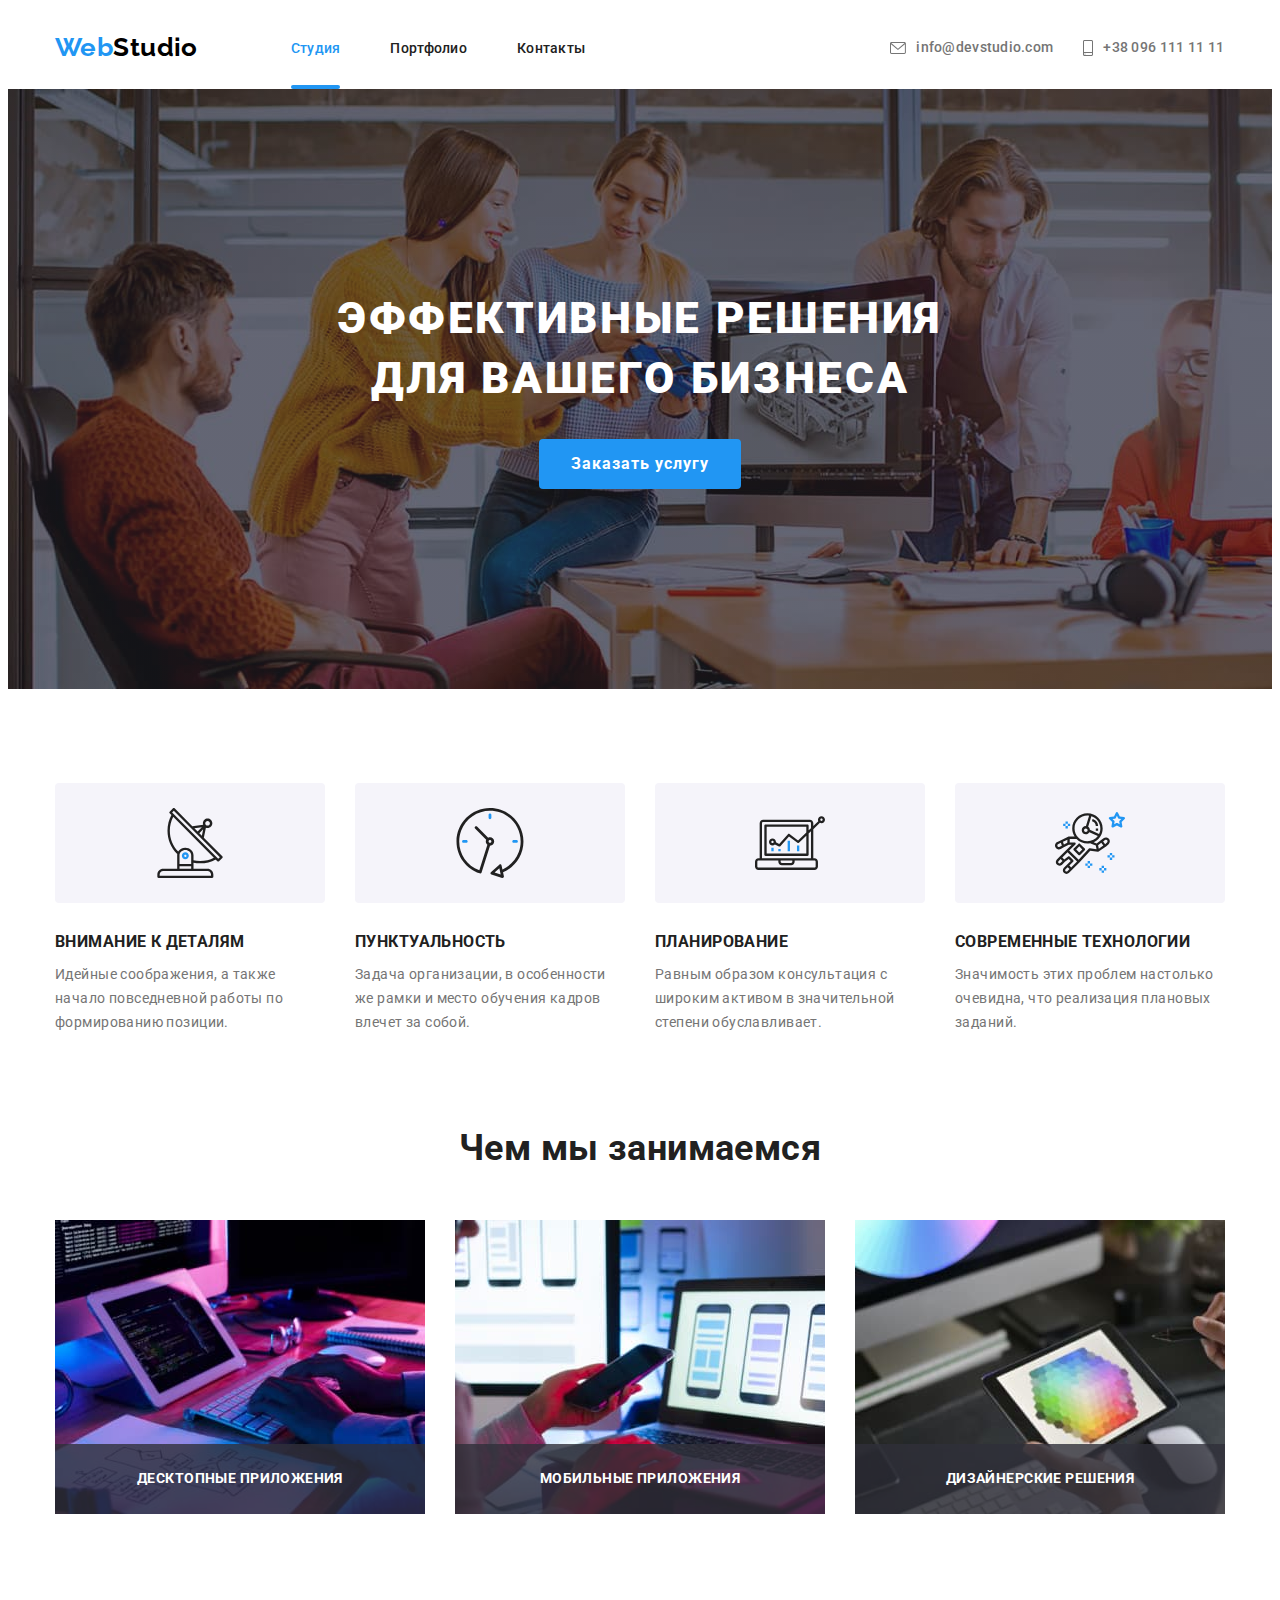
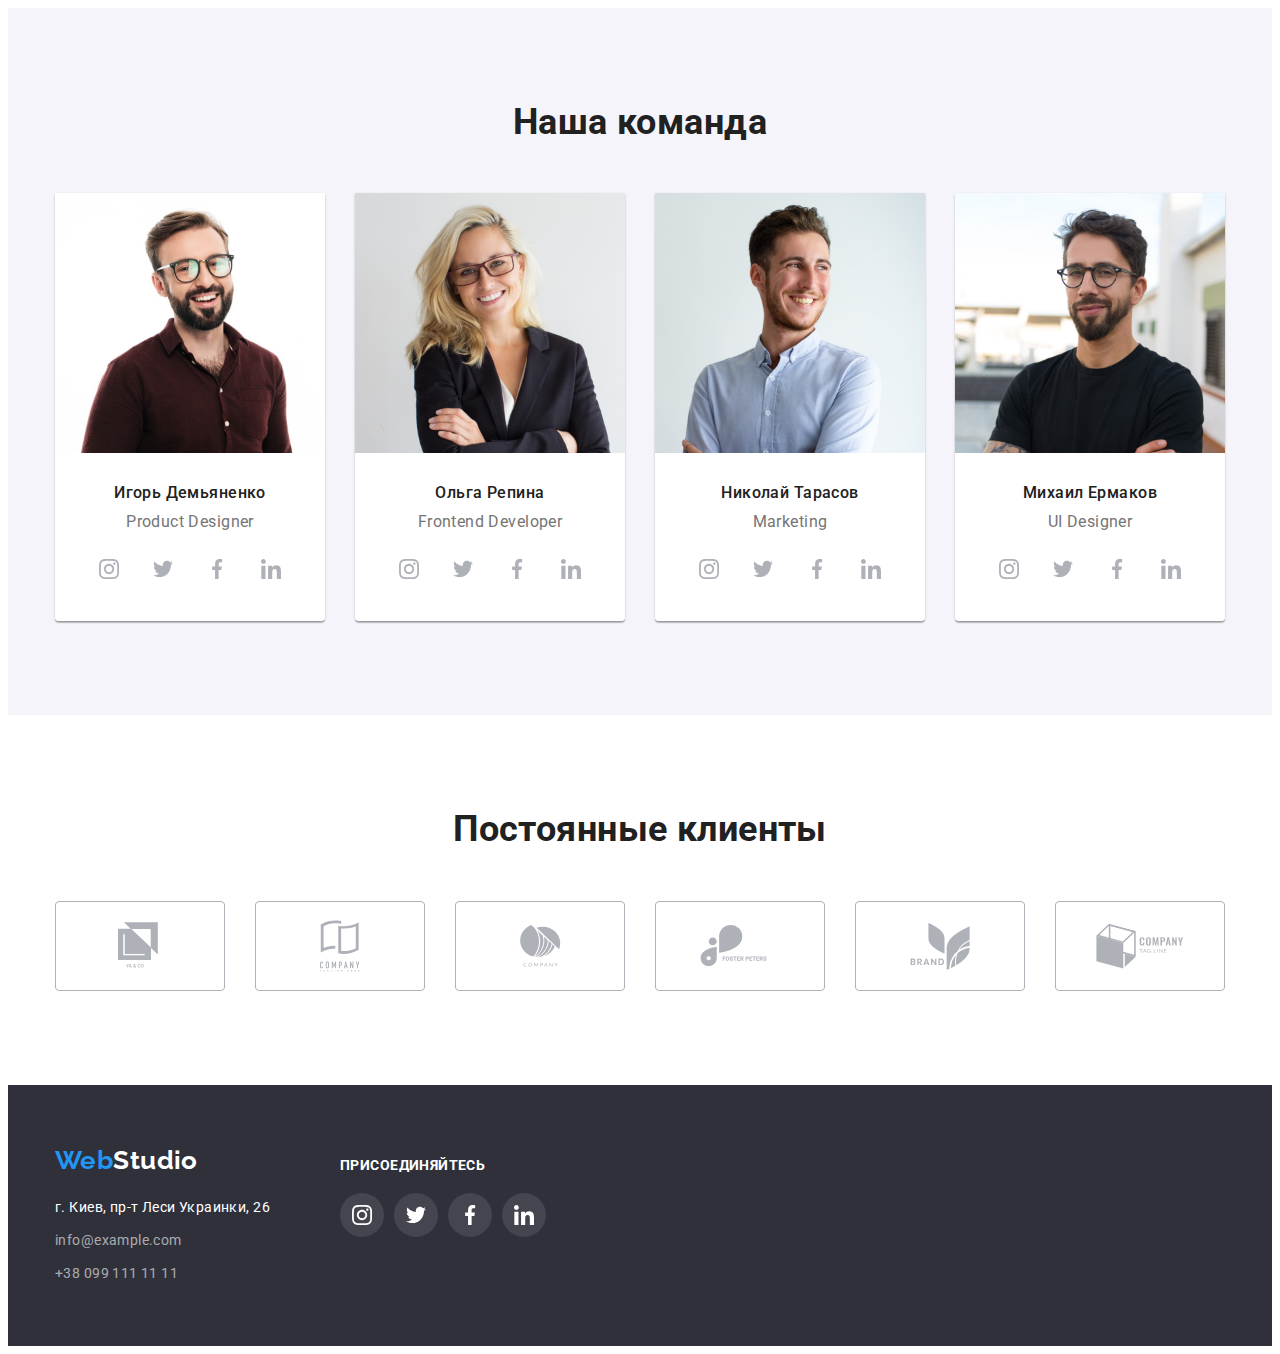
==== commit ac191490: "added current color and underlining to nav" ====
--- a/index.html
+++ b/index.html
@@ -21,6 +21,7 @@
       <a class="logo" href="./index.html"><span class="logo-part-one">Web</span><span class="logo-part-two difference">Studio</span></a>
       <ul class="site-nav">
             <li class="item"><a class="nav-link current" href="./index.html">Студия</a></li>
+            <div class="current-page-line"></div>
             <li class="item"><a class="nav-link" href="./portfolio.html">Портфолио</a></li>
             <li class="item"><a class="nav-link" href="">Контакты</a></li>
         </ul>
--- a/css/style.css
+++ b/css/style.css
@@ -121,11 +121,6 @@
   padding: 0px;
 }
 
-/* .site-nav .nav-link.current {
-  color: var(--title-color);
-} */
-/* добавляет ченый ховер и фокус если находишся на этой странице */
-
 .nav-link,
 .adress {
   font-weight: 500;
@@ -146,6 +141,27 @@
 .adress:focus {
   color: var(--accent-color);
 }
+
+.nav-link {
+  position: relative;
+}
+
+.nav-link.current {
+  color: var(--accent-color);
+}
+
+.nav-link.current::after {
+  content: "";
+  display: block;
+  position: absolute;
+  padding: 0;
+  margin-top: 28.5px;
+  width: 100%;
+  height: 4px;
+  background-color: var(--accent-color);
+  border-radius: 2px;
+}
+
 /* hero */
 
 .hero {
